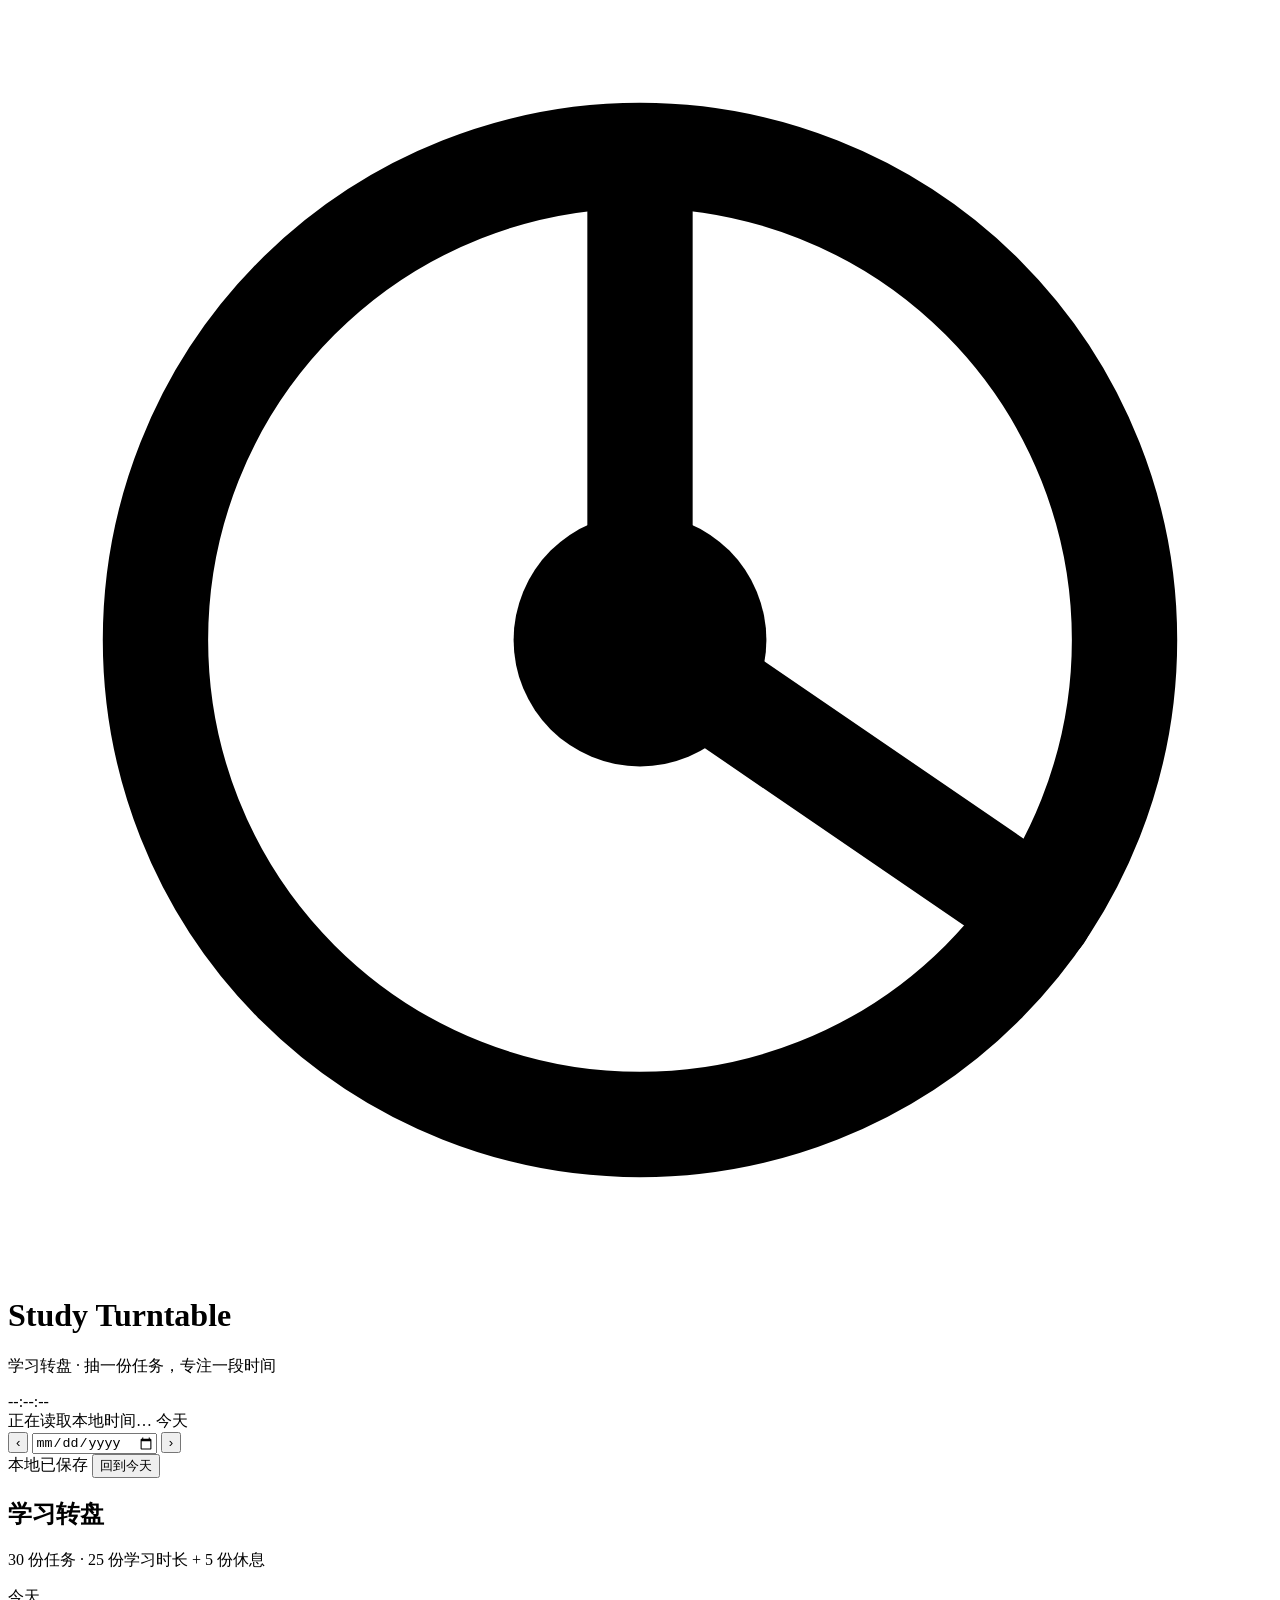
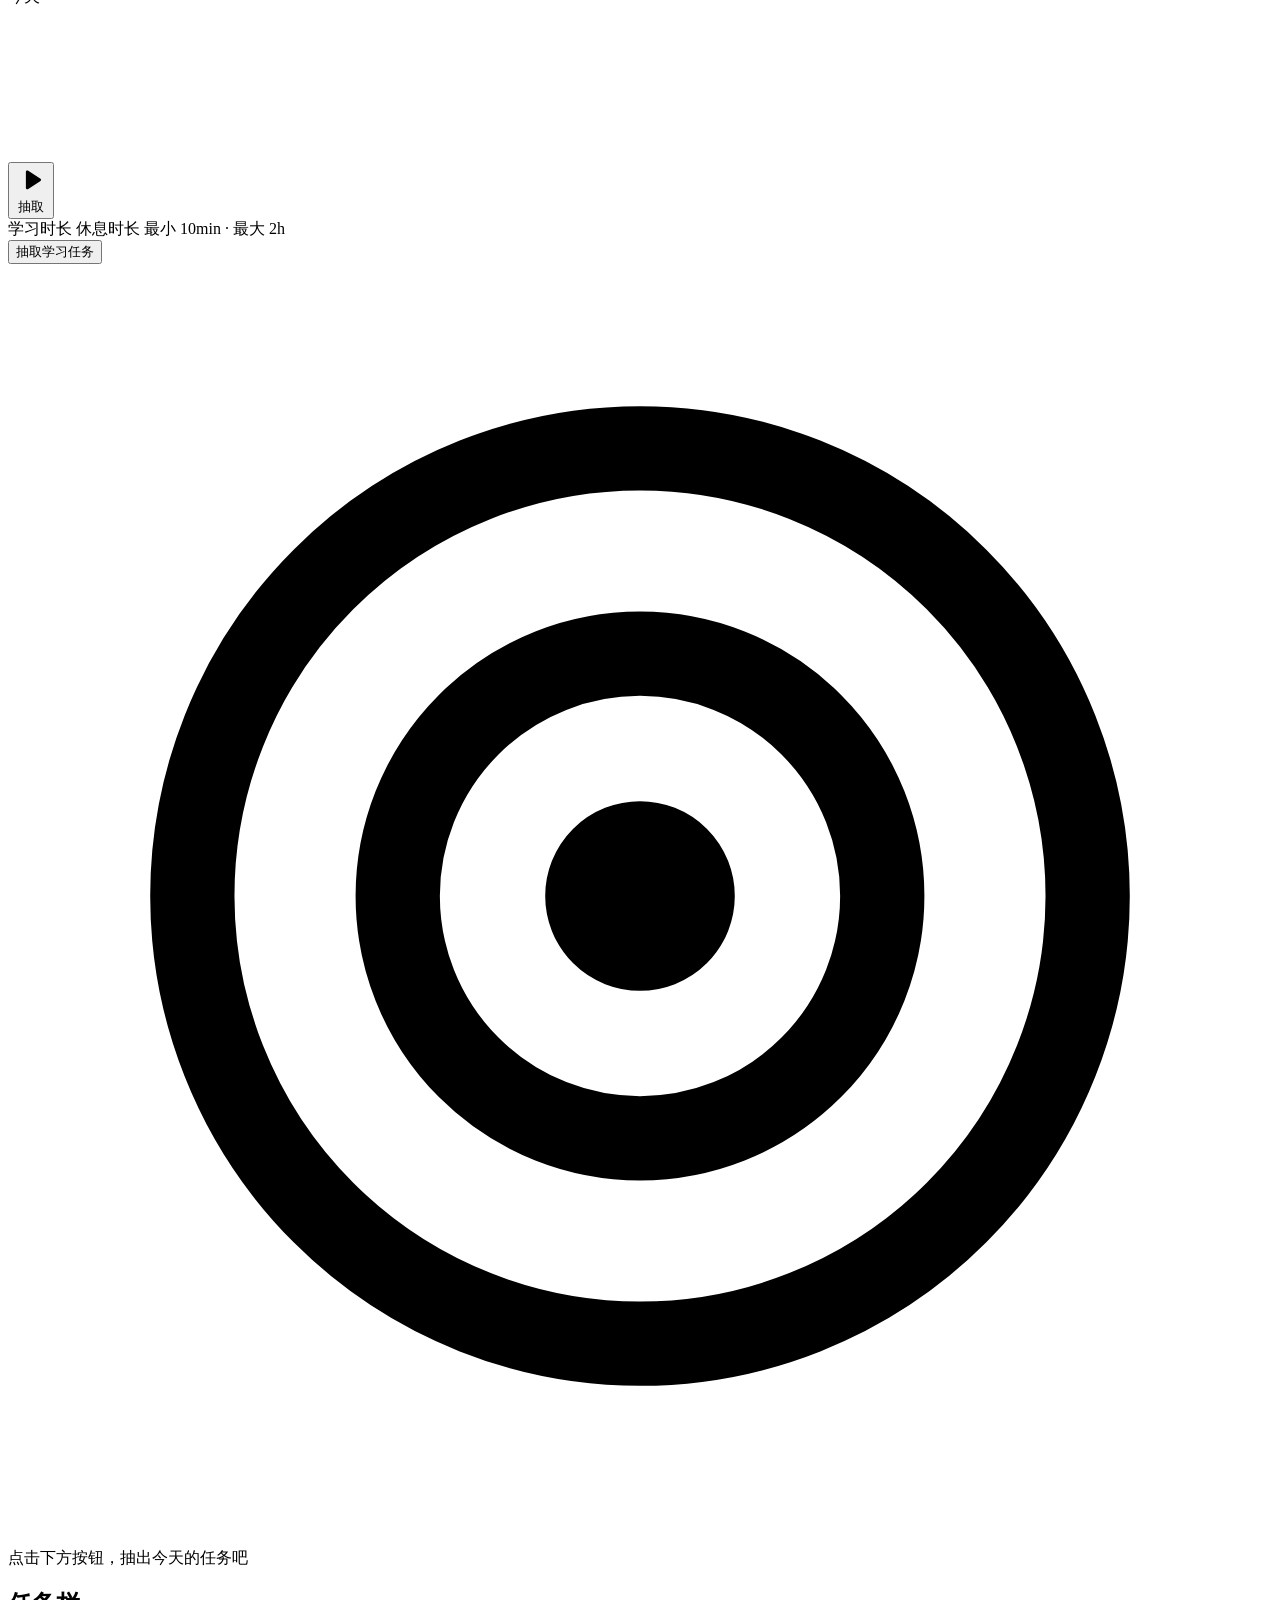
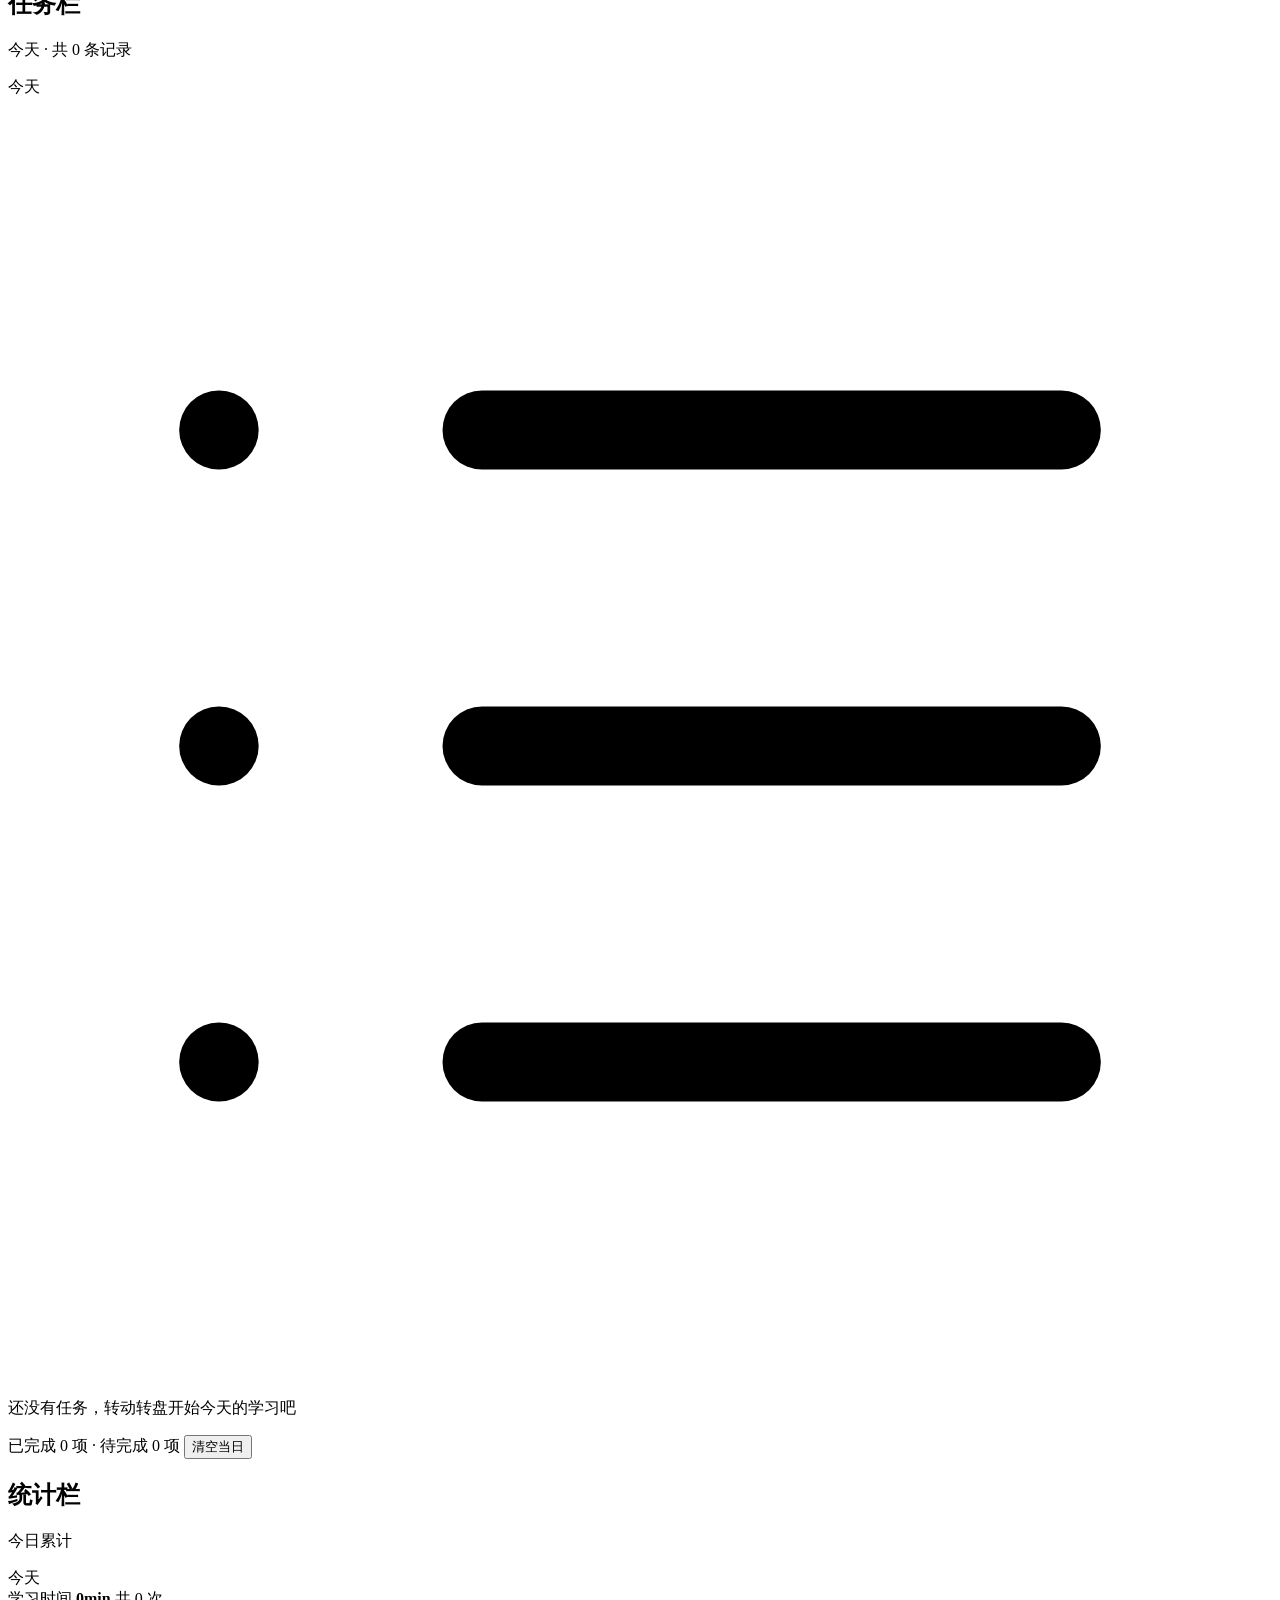
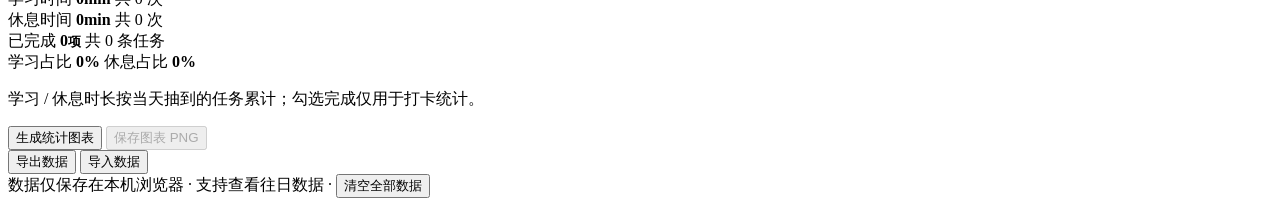
==== index.html @ 9d0e3b80 "Add files via upload" ====
<!DOCTYPE html>
<html lang="zh-CN">
<head>
  <meta charset="UTF-8">
  <meta name="viewport" content="width=device-width, initial-scale=1.0">
  <meta name="description" content="Study Turntable 学习转盘：抽取学习 / 休息任务，记录每日专注时长，支持查看往日数据与统计图表。">
  <meta name="theme-color" content="#2563eb">
  <title>Study Turntable · 学习转盘</title>
  <link rel="icon" href="data:image/svg+xml,%3Csvg xmlns='http://www.w3.org/2000/svg' viewBox='0 0 64 64'%3E%3Ccircle cx='32' cy='32' r='30' fill='%232563eb'/%3E%3Cpath d='M32 32 L32 6 A26 26 0 0 1 54 19 Z' fill='%2393c5fd'/%3E%3Ccircle cx='32' cy='32' r='7' fill='white'/%3E%3C/svg%3E">
  <link rel="stylesheet" href="css/styles.css">
</head>
<body>
  <div class="app">
    <header class="topbar">
      <div class="brand">
        <span class="brand-logo" aria-hidden="true">
          <svg viewBox="0 0 24 24" fill="none" stroke="currentColor" stroke-width="2" stroke-linecap="round" stroke-linejoin="round">
            <circle cx="12" cy="12" r="9.2"></circle>
            <path d="M12 12V3.2"></path>
            <path d="M12 12l7.6 5.2"></path>
            <circle cx="12" cy="12" r="2.4" fill="currentColor" stroke="none"></circle>
          </svg>
        </span>
        <div class="brand-text">
          <h1>Study Turntable</h1>
          <p>学习转盘 · 抽一份任务，专注一段时间</p>
        </div>
      </div>

      <div class="clock-block">
        <div class="clock" id="clock">--:--:--</div>
        <div class="clock-meta">
          <span id="clockDate">正在读取本地时间…</span>
          <span class="clock-dot" aria-hidden="true"></span>
          <span id="viewMeta">今天</span>
        </div>
      </div>

      <div class="date-block">
        <div class="date-row">
          <button class="icon-btn" id="prevDay" type="button" title="前一天" aria-label="查看前一天">‹</button>
          <input type="date" id="datePicker" aria-label="选择要查看的日期">
          <button class="icon-btn" id="nextDay" type="button" title="后一天" aria-label="查看后一天">›</button>
        </div>
        <div class="date-meta">
          <span class="storage-pill" id="storagePill" title="数据保存在本机浏览器">本地已保存</span>
          <button class="btn btn-ghost btn-sm" id="todayBtn" type="button">回到今天</button>
        </div>
      </div>
    </header>

    <main class="layout">
      <!-- 学习转盘 -->
      <section class="card wheel-card" aria-label="学习转盘">
        <div class="card-head">
          <div>
            <h2>学习转盘</h2>
            <p class="card-sub">30 份任务 · 25 份学习时长 + 5 份休息</p>
          </div>
          <span class="pill" id="wheelModePill">今天</span>
        </div>

        <div class="wheel-stage" id="wheelStage">
          <div class="wheel-canvas-wrap">
            <canvas id="wheelCanvas" role="img" aria-label="包含 30 个学习与休息时长的转盘"></canvas>
          </div>
          <div class="wheel-pointer" aria-hidden="true"></div>
          <button class="wheel-hub" id="hubSpin" type="button" aria-label="抽取任务">
            <svg viewBox="0 0 24 24" fill="currentColor" aria-hidden="true">
              <path d="M8 5.4v13.2c0 .8.9 1.3 1.6.9l10.2-6.6c.6-.4.6-1.4 0-1.8L9.6 4.5C8.9 4.1 8 4.6 8 5.4z"></path>
            </svg>
            <span>抽取</span>
          </button>
        </div>

        <div class="wheel-legend">
          <span class="legend-item"><i class="legend-dot legend-dot--study"></i>学习时长</span>
          <span class="legend-item"><i class="legend-dot legend-dot--rest"></i>休息时长</span>
          <span class="legend-note">最小 10min · 最大 2h</span>
        </div>

        <button class="btn btn-primary btn-xl" id="spinBtn" type="button">抽取学习任务</button>

        <div class="result" id="resultCard" aria-live="polite">
          <div class="result-empty" id="resultEmpty">
            <svg viewBox="0 0 24 24" fill="none" stroke="currentColor" stroke-width="1.6" stroke-linecap="round" aria-hidden="true">
              <circle cx="12" cy="12" r="8.5"></circle>
              <circle cx="12" cy="12" r="4.6"></circle>
              <circle cx="12" cy="12" r="1" fill="currentColor"></circle>
            </svg>
            <p id="resultEmptyText">点击下方按钮，抽出今天的任务吧</p>
          </div>
          <div class="result-body" id="resultBody" hidden>
            <div class="result-main">
              <span class="result-type" id="resultType">学习任务</span>
              <strong class="result-time" id="resultTime">45min</strong>
              <span class="result-note" id="resultNote">已加入今日任务，完成后记得打卡</span>
            </div>
            <div class="result-actions">
              <button class="btn btn-ghost btn-sm" id="resultDone" type="button">标记完成</button>
              <button class="btn btn-primary btn-sm" id="resultAgain" type="button">再抽一次</button>
            </div>
          </div>
        </div>
      </section>

      <div class="side">
        <!-- 任务栏 -->
        <section class="card tasks-card" aria-label="任务栏">
          <div class="card-head">
            <div>
              <h2>任务栏</h2>
              <p class="card-sub" id="taskSub">今天 · 共 0 条记录</p>
            </div>
            <span class="pill pill--muted" id="taskViewPill">今天</span>
          </div>

          <ul class="task-list" id="taskList"></ul>
          <div class="empty-state" id="taskEmpty">
            <svg viewBox="0 0 24 24" fill="none" stroke="currentColor" stroke-width="1.5" stroke-linecap="round" stroke-linejoin="round" aria-hidden="true">
              <path d="M9 6h11"></path>
              <path d="M9 12h11"></path>
              <path d="M9 18h11"></path>
              <path d="M4 6h.01"></path>
              <path d="M4 12h.01"></path>
              <path d="M4 18h.01"></path>
            </svg>
            <p id="taskEmptyText">还没有任务，转动转盘开始今天的学习吧</p>
          </div>

          <div class="card-foot">
            <span class="foot-hint" id="taskFootHint">已完成 0 项 · 待完成 0 项</span>
            <button class="btn btn-danger-ghost btn-sm" id="clearDayBtn" type="button">清空当日</button>
          </div>
        </section>

        <!-- 统计栏 -->
        <section class="card stats-card" aria-label="统计栏">
          <div class="card-head">
            <div>
              <h2>统计栏</h2>
              <p class="card-sub" id="statsSub">今日累计</p>
            </div>
            <span class="pill" id="statsPill">今天</span>
          </div>

          <div class="stat-grid">
            <div class="stat stat--study">
              <span class="stat-label">学习时间</span>
              <strong class="stat-value" id="statStudy">0min</strong>
              <span class="stat-sub" id="statStudySub">共 0 次</span>
            </div>
            <div class="stat stat--rest">
              <span class="stat-label">休息时间</span>
              <strong class="stat-value" id="statRest">0min</strong>
              <span class="stat-sub" id="statRestSub">共 0 次</span>
            </div>
            <div class="stat stat--task">
              <span class="stat-label">已完成</span>
              <strong class="stat-value" id="statDone">0<small>项</small></strong>
              <span class="stat-sub" id="statDoneSub">共 0 条任务</span>
            </div>
          </div>

          <div class="ratio">
            <div class="ratio-labels">
              <span>学习占比 <b id="ratioStudy">0%</b></span>
              <span>休息占比 <b id="ratioRest">0%</b></span>
            </div>
            <div class="ratio-bar">
              <span class="ratio-study" id="ratioStudyBar"></span>
              <span class="ratio-rest" id="ratioRestBar"></span>
            </div>
          </div>

          <p class="stats-note">学习 / 休息时长按当天抽到的任务累计；勾选完成仅用于打卡统计。</p>

          <div class="stats-actions">
            <button class="btn btn-primary-ghost" id="chartBtn" type="button">生成统计图表</button>
            <button class="btn btn-ghost" id="saveChartBtn" type="button" disabled>保存图表 PNG</button>
          </div>

          <div class="chart-area" id="chartArea" hidden>
            <div class="chart-block chart-block--donut">
              <h3>学习 / 休息占比</h3>
              <canvas id="donutChart" class="donut-chart" role="img" aria-label="学习与休息时长占比环形图"></canvas>
              <div class="chart-legend">
                <span><i class="legend-dot legend-dot--study"></i><span id="donutLegendStudy">学习 0min</span></span>
                <span><i class="legend-dot legend-dot--rest"></i><span id="donutLegendRest">休息 0min</span></span>
              </div>
            </div>
            <div class="chart-block chart-block--bars">
              <h3>每次任务时长</h3>
              <canvas id="barChart" class="bar-chart" role="img" aria-label="每次任务时长柱状图"></canvas>
              <p class="chart-hint">按抽取顺序排列，虚线为平均时长</p>
            </div>
          </div>

          <div class="data-actions">
            <button class="btn btn-ghost btn-sm" id="exportBtn" type="button">导出数据</button>
            <button class="btn btn-ghost btn-sm" id="importBtn" type="button">导入数据</button>
            <input type="file" id="importFile" accept=".json,application/json" hidden>
          </div>
        </section>
      </div>
    </main>

    <footer class="app-foot">
      <span id="footerNote">数据仅保存在本机浏览器 · 支持查看往日数据</span>
      <span class="foot-sep" aria-hidden="true">·</span>
      <button class="link-btn" id="resetAllBtn" type="button">清空全部数据</button>
    </footer>
  </div>

  <div class="toast" id="toast" role="status" aria-live="polite"></div>

  <script src="js/core.js"></script>
  <script src="js/wheel.js"></script>
  <script src="js/charts.js"></script>
  <script src="js/app.js"></script>
</body>
</html>
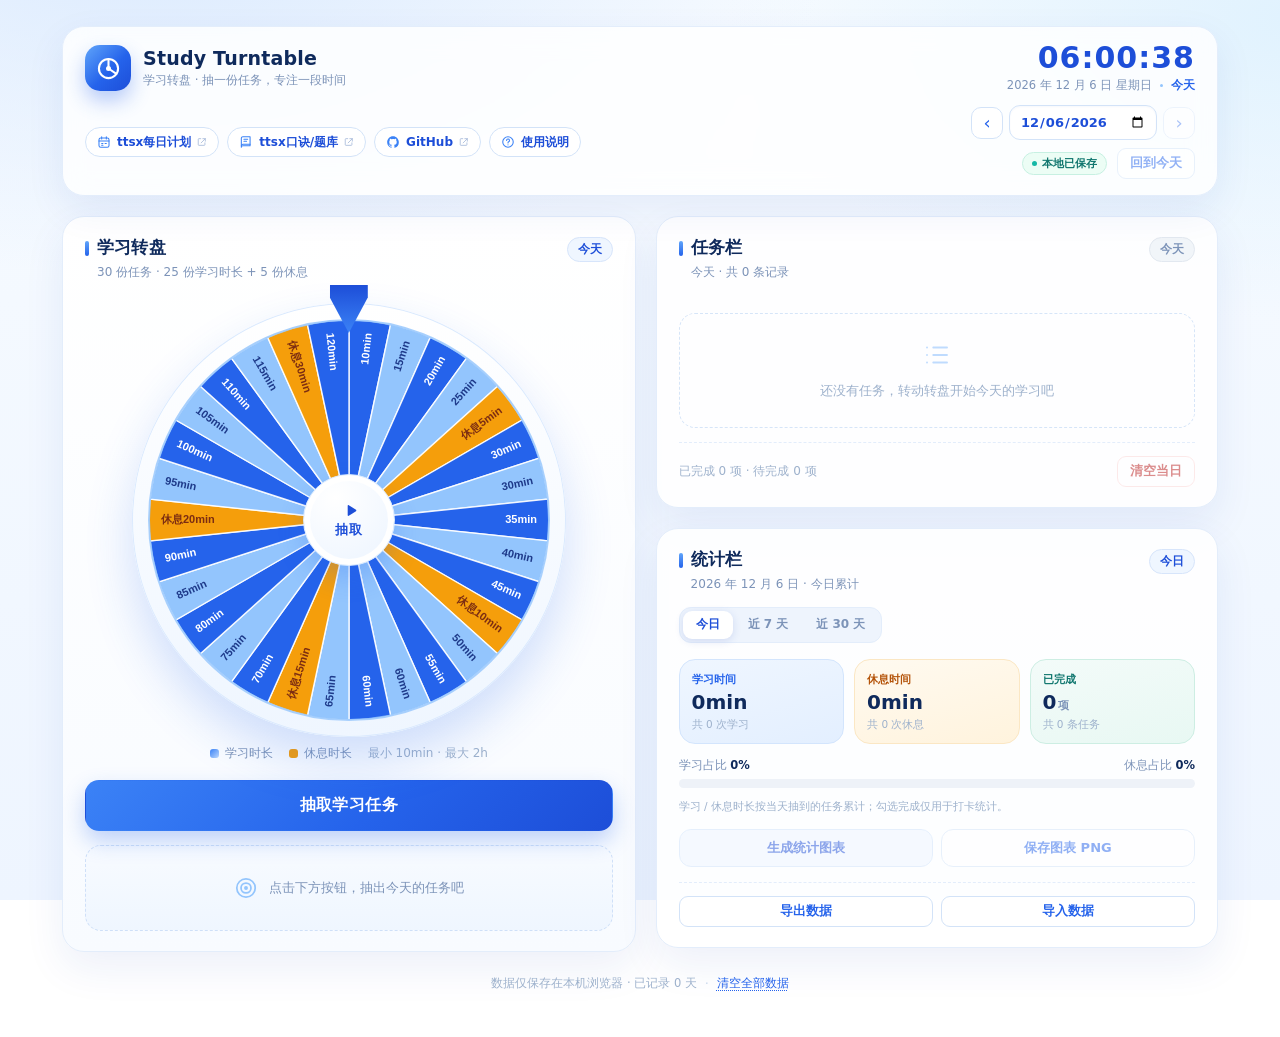
==== commit b2eb9bc9: "版本2.0更新" ====
--- a/index.html
+++ b/index.html
@@ -27,6 +27,72 @@
         </div>
       </div>
 
+      <nav class="topbar-links" aria-label="常用链接">
+        <a
+          class="top-link"
+          href="https://toashore.cn/public/apps/calendar/online/index.html?qq_aio_chat_type=2"
+          target="_blank"
+          rel="noopener noreferrer"
+          title="打开 ttsx 每日计划"
+        >
+          <svg viewBox="0 0 24 24" fill="none" stroke="currentColor" stroke-width="1.8" stroke-linecap="round" stroke-linejoin="round" aria-hidden="true">
+            <rect x="3.4" y="5" width="17.2" height="16" rx="3"></rect>
+            <path d="M8 3.2v3.6M16 3.2v3.6M3.4 10.4h17.2"></path>
+            <path d="M8 14.4h2.2M13.8 14.4h2.2M8 17.6h2.2"></path>
+          </svg>
+          <span>ttsx每日计划</span>
+          <svg class="top-link-arrow" viewBox="0 0 24 24" fill="none" stroke="currentColor" stroke-width="2" stroke-linecap="round" stroke-linejoin="round" aria-hidden="true">
+            <path d="M14 4h6v6"></path>
+            <path d="M20 4 10 14"></path>
+            <path d="M19 14v4.5A1.5 1.5 0 0 1 17.5 20h-13A1.5 1.5 0 0 1 3 18.5v-13A1.5 1.5 0 0 1 4.5 4H9"></path>
+          </svg>
+        </a>
+        <a
+          class="top-link"
+          href="https://rray1228.github.io/neike-306-tiku/?view=mnemonics"
+          target="_blank"
+          rel="noopener noreferrer"
+          title="打开 ttsx 口诀 / 题库"
+        >
+          <svg viewBox="0 0 24 24" fill="none" stroke="currentColor" stroke-width="1.8" stroke-linecap="round" stroke-linejoin="round" aria-hidden="true">
+            <path d="M4 5.6A2.6 2.6 0 0 1 6.6 3H19v15.4H6.6A2.6 2.6 0 0 0 4 21z"></path>
+            <path d="M4 18.4A2.6 2.6 0 0 1 6.6 16H19"></path>
+            <path d="M8.4 7.2h6.4M8.4 10.6h4.6"></path>
+          </svg>
+          <span>ttsx口诀/题库</span>
+          <svg class="top-link-arrow" viewBox="0 0 24 24" fill="none" stroke="currentColor" stroke-width="2" stroke-linecap="round" stroke-linejoin="round" aria-hidden="true">
+            <path d="M14 4h6v6"></path>
+            <path d="M20 4 10 14"></path>
+            <path d="M19 14v4.5A1.5 1.5 0 0 1 17.5 20h-13A1.5 1.5 0 0 1 3 18.5v-13A1.5 1.5 0 0 1 4.5 4H9"></path>
+          </svg>
+        </a>
+        <a
+          class="top-link"
+          href="https://github.com/LuLu3103/Study-Turntable"
+          target="_blank"
+          rel="noopener noreferrer"
+          title="打开 GitHub 项目仓库"
+        >
+          <svg viewBox="0 0 24 24" fill="currentColor" aria-hidden="true">
+            <path d="M12 2C6.48 2 2 6.58 2 12.26c0 4.54 2.87 8.39 6.84 9.75.5.1.68-.22.68-.49 0-.24-.01-.87-.01-1.71-2.78.62-3.37-1.37-3.37-1.37-.45-1.18-1.11-1.5-1.11-1.5-.91-.64.07-.62.07-.62 1 .07 1.53 1.06 1.53 1.06.89 1.56 2.34 1.11 2.91.85.09-.66.35-1.11.63-1.37-2.22-.26-4.56-1.14-4.56-5.06 0-1.12.39-2.03 1.03-2.75-.1-.26-.45-1.3.1-2.71 0 0 .84-.28 2.75 1.05a9.4 9.4 0 0 1 2.5-.34c.85 0 1.71.12 2.5.34 1.91-1.33 2.75-1.05 2.75-1.05.55 1.41.2 2.45.1 2.71.64.72 1.03 1.63 1.03 2.75 0 3.93-2.34 4.8-4.57 5.05.36.32.68.94.68 1.9 0 1.37-.01 2.48-.01 2.82 0 .27.18.6.69.49A10.3 10.3 0 0 0 22 12.26C22 6.58 17.52 2 12 2z"></path>
+          </svg>
+          <span>GitHub</span>
+          <svg class="top-link-arrow" viewBox="0 0 24 24" fill="none" stroke="currentColor" stroke-width="2" stroke-linecap="round" stroke-linejoin="round" aria-hidden="true">
+            <path d="M14 4h6v6"></path>
+            <path d="M20 4 10 14"></path>
+            <path d="M19 14v4.5A1.5 1.5 0 0 1 17.5 20h-13A1.5 1.5 0 0 1 3 18.5v-13A1.5 1.5 0 0 1 4.5 4H9"></path>
+          </svg>
+        </a>
+        <button class="top-link top-link--button" id="helpBtn" type="button" title="查看使用说明" aria-haspopup="dialog">
+          <svg viewBox="0 0 24 24" fill="none" stroke="currentColor" stroke-width="1.8" stroke-linecap="round" stroke-linejoin="round" aria-hidden="true">
+            <circle cx="12" cy="12" r="9"></circle>
+            <path d="M9.6 9.3a2.5 2.5 0 1 1 3.5 2.3c-.7.35-1.1.8-1.1 1.65v.35"></path>
+            <path d="M12 16.9h.01"></path>
+          </svg>
+          <span>使用说明</span>
+        </button>
+      </nav>
+
       <div class="clock-block">
         <div class="clock" id="clock">--:--:--</div>
         <div class="clock-meta">
@@ -95,6 +161,9 @@
               <span class="result-type" id="resultType">学习任务</span>
               <strong class="result-time" id="resultTime">45min</strong>
               <span class="result-note" id="resultNote">已加入今日任务，完成后记得打卡</span>
+              <div class="result-progress" id="resultProgress" hidden>
+                <span id="resultProgressBar"></span>
+              </div>
             </div>
             <div class="result-actions">
               <button class="btn btn-ghost btn-sm" id="resultDone" type="button">标记完成</button>
@@ -144,6 +213,12 @@
             <span class="pill" id="statsPill">今天</span>
           </div>
 
+          <div class="range-tabs" role="tablist" aria-label="统计时间范围">
+            <button class="range-tab is-active" type="button" role="tab" aria-selected="true" data-range="today" id="rangeToday">今日</button>
+            <button class="range-tab" type="button" role="tab" aria-selected="false" data-range="week" id="rangeWeek">近 7 天</button>
+            <button class="range-tab" type="button" role="tab" aria-selected="false" data-range="month" id="rangeMonth">近 30 天</button>
+          </div>
+
           <div class="stat-grid">
             <div class="stat stat--study">
               <span class="stat-label">学习时间</span>
@@ -173,16 +248,16 @@
             </div>
           </div>
 
-          <p class="stats-note">学习 / 休息时长按当天抽到的任务累计；勾选完成仅用于打卡统计。</p>
+          <p class="stats-note" id="statsNote">学习 / 休息时长按当天抽到的任务累计；勾选完成仅用于打卡统计。</p>
 
           <div class="stats-actions">
-            <button class="btn btn-primary-ghost" id="chartBtn" type="button">生成统计图表</button>
+            <button class="btn btn-primary-ghost" id="chartBtn" type="button" aria-expanded="false">生成统计图表</button>
             <button class="btn btn-ghost" id="saveChartBtn" type="button" disabled>保存图表 PNG</button>
           </div>
 
           <div class="chart-area" id="chartArea" hidden>
             <div class="chart-block chart-block--donut">
-              <h3>学习 / 休息占比</h3>
+              <h3 id="donutChartTitle">学习 / 休息占比</h3>
               <canvas id="donutChart" class="donut-chart" role="img" aria-label="学习与休息时长占比环形图"></canvas>
               <div class="chart-legend">
                 <span><i class="legend-dot legend-dot--study"></i><span id="donutLegendStudy">学习 0min</span></span>
@@ -190,9 +265,9 @@
               </div>
             </div>
             <div class="chart-block chart-block--bars">
-              <h3>每次任务时长</h3>
+              <h3 id="barChartTitle">每次任务时长</h3>
               <canvas id="barChart" class="bar-chart" role="img" aria-label="每次任务时长柱状图"></canvas>
-              <p class="chart-hint">按抽取顺序排列，虚线为平均时长</p>
+              <p class="chart-hint" id="chartHint">按抽取顺序排列，虚线为平均时长</p>
             </div>
           </div>
 
@@ -212,6 +287,45 @@
     </footer>
   </div>
 
+  <div class="modal" id="helpModal" hidden>
+    <div class="modal-backdrop" id="helpBackdrop"></div>
+    <div class="modal-card" role="dialog" aria-modal="true" aria-labelledby="helpTitle">
+      <div class="modal-head">
+        <div>
+          <h2 id="helpTitle">使用说明</h2>
+          <p class="modal-sub">Study Turntable · 一分钟上手</p>
+        </div>
+        <button class="modal-close" id="helpClose" type="button" aria-label="关闭使用说明">×</button>
+      </div>
+      <ol class="help-list">
+        <li>
+          <b>抽取任务</b>
+          <span>点击「抽取学习任务」或转盘中心的「抽取」，转盘停止后抽到的时长会自动记入任务栏。</span>
+        </li>
+        <li>
+          <b>计时规则</b>
+          <span>抽到学习任务，必须等倒计时结束才能再抽；抽到休息任务，可以随时点「跳过休息」抽下一轮。</span>
+        </li>
+        <li>
+          <b>任务栏</b>
+          <span>可勾选完成、删除记录、清空当日；用顶栏日期选择器可查看往日数据（只读）。</span>
+        </li>
+        <li>
+          <b>统计栏</b>
+          <span>切换今日 / 近 7 天 / 近 30 天查看累计数据，生成图表后可保存为 PNG，也可以随手收起。</span>
+        </li>
+        <li>
+          <b>数据备份</b>
+          <span>记录只保存在本机浏览器；可在统计栏导出 / 导入 JSON 备份，清空数据前建议先导出。</span>
+        </li>
+      </ol>
+      <div class="modal-foot">
+        <span>完全离线可用 · 数据保存在本机浏览器</span>
+        <button class="btn btn-primary btn-sm" id="helpOk" type="button">知道了</button>
+      </div>
+    </div>
+  </div>
+
   <div class="toast" id="toast" role="status" aria-live="polite"></div>
 
   <script src="js/core.js"></script>
--- a/css/styles.css
+++ b/css/styles.css
@@ -0,0 +1,1727 @@
+/* ============================================================
+   Study Turntable — 蓝色简约风格
+   ============================================================ */
+
+:root {
+  --blue-50: #eff6ff;
+  --blue-100: #dbeafe;
+  --blue-200: #bfdbfe;
+  --blue-300: #93c5fd;
+  --blue-400: #60a5fa;
+  --blue-500: #3b82f6;
+  --blue-600: #2563eb;
+  --blue-700: #1d4ed8;
+  --blue-900: #0f2a5c;
+
+  --ink: #0f2a5c;
+  --ink-soft: #35507f;
+  --muted: #7c93b8;
+  --line: #e3edfb;
+  --line-strong: #d3e3f8;
+  --card: rgba(255, 255, 255, 0.9);
+  --shadow-card: 0 16px 40px rgba(30, 64, 175, 0.08);
+
+  --amber: #f59e0b;
+  --amber-soft: #fff8ec;
+  --amber-line: #fbe7c4;
+  --amber-ink: #b45309;
+
+  --radius-lg: 22px;
+  --radius-md: 16px;
+  --radius-sm: 11px;
+
+  --font: "Segoe UI Variable Display", "Segoe UI", system-ui, -apple-system,
+    "PingFang SC", "Hiragino Sans GB", "Microsoft YaHei", "Noto Sans SC", sans-serif;
+}
+
+* {
+  box-sizing: border-box;
+}
+
+[hidden] {
+  display: none !important;
+}
+
+html {
+  -webkit-text-size-adjust: 100%;
+}
+
+body {
+  margin: 0;
+  min-height: 100vh;
+  font-family: var(--font);
+  font-size: 14px;
+  color: var(--ink);
+  background:
+    radial-gradient(1100px 560px at 12% -8%, #dbeafe 0%, rgba(219, 234, 254, 0) 62%),
+    radial-gradient(1000px 520px at 102% 2%, #e0f2fe 0%, rgba(224, 242, 254, 0) 58%),
+    linear-gradient(180deg, #f7fbff 0%, #eef5ff 100%);
+  background-attachment: fixed;
+}
+
+button,
+input {
+  font-family: inherit;
+}
+
+button {
+  cursor: pointer;
+}
+
+:focus-visible {
+  outline: 2px solid var(--blue-400);
+  outline-offset: 2px;
+}
+
+.app {
+  max-width: 1200px;
+  margin: 0 auto;
+  padding: 26px 22px 46px;
+}
+
+/* ---------------- 顶栏 ---------------- */
+
+.topbar {
+  display: grid;
+  grid-template-columns: minmax(0, 1fr) auto;
+  grid-template-areas:
+    "brand clock"
+    "links date";
+  align-items: center;
+  gap: 12px 24px;
+  padding: 16px 22px;
+  background: rgba(255, 255, 255, 0.82);
+  border: 1px solid var(--line);
+  border-radius: var(--radius-lg);
+  box-shadow: 0 14px 38px rgba(30, 64, 175, 0.08);
+  backdrop-filter: blur(14px);
+  -webkit-backdrop-filter: blur(14px);
+}
+
+.brand {
+  grid-area: brand;
+  display: flex;
+  align-items: center;
+  gap: 12px;
+  min-width: 0;
+  flex: 1 1 230px;
+}
+
+.brand-logo {
+  flex: 0 0 auto;
+  width: 46px;
+  height: 46px;
+  display: grid;
+  place-items: center;
+  color: #fff;
+  border-radius: 15px;
+  background: linear-gradient(135deg, #60a5fa, var(--blue-600) 55%, var(--blue-700));
+  box-shadow: 0 10px 20px rgba(37, 99, 235, 0.32);
+}
+
+.brand-logo svg {
+  width: 25px;
+  height: 25px;
+}
+
+.brand-text h1 {
+  margin: 0;
+  font-size: 19px;
+  font-weight: 700;
+  letter-spacing: 0.2px;
+  color: var(--blue-900);
+  line-height: 1.2;
+}
+
+.brand-text p {
+  margin: 3px 0 0;
+  font-size: 12px;
+  color: var(--muted);
+  white-space: nowrap;
+  overflow: hidden;
+  text-overflow: ellipsis;
+}
+
+/* 顶栏快捷链接 */
+.topbar-links {
+  grid-area: links;
+  display: flex;
+  align-items: center;
+  flex-wrap: wrap;
+  gap: 8px;
+}
+
+.top-link {
+  display: inline-flex;
+  align-items: center;
+  gap: 6px;
+  padding: 7px 11px;
+  border: 1px solid var(--line-strong);
+  border-radius: 999px;
+  background: #fff;
+  color: var(--blue-700);
+  font-family: inherit;
+  font-size: 12px;
+  font-weight: 600;
+  line-height: 1;
+  text-decoration: none;
+  white-space: nowrap;
+  transition: background 0.15s ease, border-color 0.15s ease, transform 0.15s ease,
+    box-shadow 0.15s ease;
+}
+
+.top-link > svg {
+  flex: 0 0 auto;
+  width: 14px;
+  height: 14px;
+  color: var(--blue-500);
+}
+
+.top-link .top-link-arrow {
+  width: 10px;
+  height: 10px;
+  color: #a7bada;
+}
+
+.top-link:hover {
+  background: var(--blue-50);
+  border-color: var(--blue-300);
+  transform: translateY(-1px);
+  box-shadow: 0 8px 18px rgba(37, 99, 235, 0.14);
+}
+
+.top-link:active {
+  transform: translateY(0);
+}
+
+.top-link--button {
+  cursor: pointer;
+}
+
+.clock-block {
+  grid-area: clock;
+  justify-self: end;
+  text-align: right;
+}
+
+.clock {
+  font-size: 30px;
+  font-weight: 700;
+  line-height: 1;
+  letter-spacing: 1px;
+  color: var(--blue-700);
+  font-variant-numeric: tabular-nums;
+}
+
+.clock-meta {
+  display: flex;
+  justify-content: flex-end;
+  align-items: center;
+  gap: 8px;
+  margin-top: 5px;
+  font-size: 11.5px;
+  color: var(--muted);
+}
+
+#viewMeta {
+  color: var(--blue-600);
+  font-weight: 600;
+}
+
+#viewMeta.is-history {
+  color: var(--amber-ink);
+}
+
+.clock-dot {
+  width: 3px;
+  height: 3px;
+  border-radius: 50%;
+  background: var(--blue-300);
+}
+
+.date-block {
+  grid-area: date;
+  display: flex;
+  flex-direction: column;
+  align-items: flex-end;
+  gap: 8px;
+}
+
+.date-row {
+  display: flex;
+  align-items: center;
+  gap: 6px;
+}
+
+.date-meta {
+  display: flex;
+  align-items: center;
+  gap: 10px;
+}
+
+input[type="date"] {
+  width: 148px;
+  padding: 8px 10px;
+  border: 1px solid var(--line-strong);
+  border-radius: var(--radius-sm);
+  background: #fff;
+  color: var(--blue-700);
+  font-size: 13px;
+  font-weight: 600;
+  font-variant-numeric: tabular-nums;
+  box-shadow: inset 0 1px 2px rgba(30, 64, 175, 0.04);
+}
+
+input[type="date"]:hover {
+  border-color: var(--blue-300);
+}
+
+input[type="date"]:focus {
+  border-color: var(--blue-400);
+  outline: none;
+  box-shadow: 0 0 0 3px rgba(96, 165, 250, 0.18);
+}
+
+.icon-btn {
+  width: 32px;
+  height: 32px;
+  display: grid;
+  place-items: center;
+  padding: 0;
+  font-size: 18px;
+  line-height: 1;
+  color: var(--blue-600);
+  background: #fff;
+  border: 1px solid var(--line-strong);
+  border-radius: 10px;
+  transition: background 0.15s ease, border-color 0.15s ease, transform 0.15s ease;
+}
+
+.icon-btn:hover:not(:disabled) {
+  background: var(--blue-50);
+  border-color: var(--blue-300);
+  transform: translateY(-1px);
+}
+
+.icon-btn:disabled {
+  opacity: 0.38;
+  cursor: not-allowed;
+}
+
+.storage-pill {
+  display: inline-flex;
+  align-items: center;
+  gap: 5px;
+  font-size: 11px;
+  font-weight: 600;
+  color: #0f766e;
+  background: #ecfdf5;
+  border: 1px solid #c7f0e2;
+  border-radius: 999px;
+  padding: 3px 9px;
+  white-space: nowrap;
+}
+
+.storage-pill::before {
+  content: "";
+  width: 5px;
+  height: 5px;
+  border-radius: 50%;
+  background: #14b8a6;
+}
+
+.storage-pill.is-error {
+  color: var(--amber-ink);
+  background: var(--amber-soft);
+  border-color: var(--amber-line);
+}
+
+.storage-pill.is-error::before {
+  background: var(--amber);
+}
+
+/* ---------------- 通用按钮 ---------------- */
+
+.btn {
+  display: inline-flex;
+  align-items: center;
+  justify-content: center;
+  gap: 8px;
+  padding: 10px 18px;
+  border-radius: 12px;
+  border: 1px solid transparent;
+  font-size: 14px;
+  font-weight: 600;
+  color: var(--blue-700);
+  background: #fff;
+  transition: transform 0.15s ease, box-shadow 0.15s ease, background 0.15s ease,
+    border-color 0.15s ease, opacity 0.15s ease;
+}
+
+.btn:hover:not(:disabled) {
+  transform: translateY(-1px);
+}
+
+.btn:active:not(:disabled) {
+  transform: translateY(0) scale(0.99);
+}
+
+.btn:disabled {
+  opacity: 0.5;
+  cursor: not-allowed;
+  transform: none;
+  box-shadow: none;
+}
+
+.btn-sm {
+  padding: 6px 12px;
+  font-size: 12.5px;
+  border-radius: 9px;
+}
+
+.btn-primary {
+  color: #fff;
+  background: linear-gradient(135deg, var(--blue-500), var(--blue-600) 55%, var(--blue-700));
+  box-shadow: 0 10px 22px rgba(37, 99, 235, 0.28);
+}
+
+.btn-primary:hover:not(:disabled) {
+  box-shadow: 0 14px 26px rgba(37, 99, 235, 0.34);
+}
+
+.btn-primary.is-loading {
+  pointer-events: none;
+  opacity: 0.85;
+}
+
+.btn-primary.is-cooling:disabled {
+  opacity: 1;
+  color: var(--blue-700);
+  background: linear-gradient(135deg, #eef6ff, #dbeafe);
+  border-color: #cfe2fb;
+  box-shadow: none;
+  font-variant-numeric: tabular-nums;
+}
+
+.btn-primary.is-loading::before {
+  content: "";
+  width: 13px;
+  height: 13px;
+  border-radius: 50%;
+  border: 2px solid rgba(255, 255, 255, 0.45);
+  border-top-color: #fff;
+  animation: spin 0.8s linear infinite;
+}
+
+.btn-ghost {
+  background: #fff;
+  border-color: var(--line-strong);
+  color: var(--blue-600);
+}
+
+.btn-ghost:hover:not(:disabled) {
+  background: var(--blue-50);
+  border-color: var(--blue-300);
+}
+
+.btn-primary-ghost {
+  background: var(--blue-50);
+  border-color: #cfe2fb;
+  color: var(--blue-700);
+}
+
+.btn-primary-ghost:hover:not(:disabled) {
+  background: #e4efff;
+  border-color: var(--blue-300);
+}
+
+.btn-danger-ghost {
+  background: #fff;
+  border-color: #fbd5d5;
+  color: #b91c1c;
+}
+
+.btn-danger-ghost:hover:not(:disabled) {
+  background: #fef2f2;
+  border-color: #fca5a5;
+}
+
+.btn-xl {
+  width: 100%;
+  margin-top: 16px;
+  padding: 14px 20px;
+  font-size: 15.5px;
+  border-radius: 14px;
+  letter-spacing: 0.4px;
+}
+
+.link-btn {
+  background: none;
+  border: none;
+  padding: 0;
+  font-size: inherit;
+  color: var(--blue-600);
+  text-decoration: underline dotted;
+  text-underline-offset: 3px;
+}
+
+.link-btn:hover {
+  color: var(--blue-700);
+}
+
+/* ---------------- 布局与卡片 ---------------- */
+
+.layout {
+  display: grid;
+  grid-template-columns: minmax(0, 1.02fr) minmax(0, 1fr);
+  gap: 20px;
+  margin-top: 20px;
+  align-items: start;
+}
+
+.side {
+  display: grid;
+  gap: 20px;
+  min-width: 0;
+}
+
+.card {
+  background: var(--card);
+  border: 1px solid var(--line);
+  border-radius: var(--radius-lg);
+  box-shadow: var(--shadow-card);
+  padding: 20px 22px;
+  min-width: 0;
+}
+
+.wheel-card {
+  background: linear-gradient(180deg, #ffffff 0%, #f8fbff 100%);
+}
+
+.card-head {
+  display: flex;
+  align-items: flex-start;
+  justify-content: space-between;
+  gap: 12px;
+}
+
+.card-head h2 {
+  margin: 0;
+  display: flex;
+  align-items: center;
+  gap: 8px;
+  font-size: 16.5px;
+  font-weight: 700;
+  letter-spacing: 0.2px;
+  color: var(--blue-900);
+}
+
+.card-head h2::before {
+  content: "";
+  width: 4px;
+  height: 15px;
+  border-radius: 2px;
+  background: linear-gradient(180deg, var(--blue-400), var(--blue-600));
+}
+
+.card-sub {
+  margin: 5px 0 0 12px;
+  font-size: 12px;
+  color: var(--muted);
+}
+
+.pill {
+  flex: 0 0 auto;
+  display: inline-flex;
+  align-items: center;
+  padding: 4px 10px;
+  font-size: 11.5px;
+  font-weight: 600;
+  color: var(--blue-700);
+  background: var(--blue-50);
+  border: 1px solid #d7e5fb;
+  border-radius: 999px;
+  white-space: nowrap;
+}
+
+.pill--muted {
+  color: var(--muted);
+  background: #f1f5f9;
+  border-color: #e2e8f0;
+}
+
+.pill--history {
+  color: var(--amber-ink);
+  background: var(--amber-soft);
+  border-color: var(--amber-line);
+}
+
+.pill--cooling {
+  color: var(--blue-700);
+  background: #e8f1ff;
+  border-color: #c9dffb;
+}
+
+.pill--cooling::before {
+  content: "";
+  width: 5px;
+  height: 5px;
+  margin-right: 5px;
+  border-radius: 50%;
+  background: var(--blue-500);
+  animation: pulse 1.6s ease-in-out infinite;
+}
+
+.pill--rest {
+  color: var(--amber-ink);
+  background: var(--amber-soft);
+  border-color: var(--amber-line);
+}
+
+.pill--rest::before {
+  content: "";
+  width: 5px;
+  height: 5px;
+  margin-right: 5px;
+  border-radius: 50%;
+  background: var(--amber);
+  animation: pulse 1.6s ease-in-out infinite;
+}
+
+/* ---------------- 统计范围切换 ---------------- */
+
+.range-tabs {
+  display: inline-flex;
+  gap: 2px;
+  margin-top: 14px;
+  padding: 3px;
+  border: 1px solid var(--line);
+  border-radius: 12px;
+  background: #eef4fd;
+}
+
+.range-tab {
+  padding: 6px 13px;
+  border: none;
+  border-radius: 9px;
+  background: transparent;
+  color: var(--muted);
+  font-size: 12px;
+  font-weight: 600;
+  line-height: 1.3;
+  white-space: nowrap;
+  transition: background 0.15s ease, color 0.15s ease, box-shadow 0.15s ease;
+}
+
+.range-tab:hover {
+  color: var(--blue-600);
+}
+
+.range-tab.is-active {
+  background: #fff;
+  color: var(--blue-700);
+  box-shadow: 0 2px 8px rgba(30, 64, 175, 0.14);
+}
+
+/* ---------------- 转盘 ---------------- */
+
+.wheel-stage {
+  position: relative;
+  width: min(100%, 430px);
+  aspect-ratio: 1 / 1;
+  margin: 24px auto 10px;
+}
+
+.wheel-stage::before {
+  content: "";
+  position: absolute;
+  inset: -2px;
+  border-radius: 50%;
+  background: linear-gradient(180deg, #ffffff, #eff6ff);
+  box-shadow: 0 24px 48px rgba(37, 99, 235, 0.2), inset 0 0 0 1px var(--blue-100);
+  z-index: 0;
+}
+
+.wheel-canvas-wrap {
+  position: absolute;
+  inset: 12px;
+  z-index: 1;
+  border-radius: 50%;
+}
+
+.wheel-canvas-wrap canvas {
+  display: block;
+  width: 100%;
+  height: 100%;
+  border-radius: 50%;
+  transform-origin: 50% 50%;
+  will-change: transform;
+  -webkit-backface-visibility: hidden;
+  backface-visibility: hidden;
+}
+
+.wheel-pointer {
+  position: absolute;
+  top: -20px;
+  left: 50%;
+  width: 38px;
+  height: 48px;
+  margin-left: -19px;
+  z-index: 5;
+  background: linear-gradient(180deg, var(--blue-700), var(--blue-500));
+  clip-path: polygon(50% 100%, 0 26%, 0 0, 100% 0, 100% 26%);
+  filter: drop-shadow(0 8px 12px rgba(29, 78, 216, 0.35));
+  transform-origin: 50% 10%;
+}
+
+.wheel-stage.is-spinning .wheel-pointer {
+  animation: pointer-nudge 0.24s ease-in-out infinite alternate;
+}
+
+.wheel-hub {
+  position: absolute;
+  top: 50%;
+  left: 50%;
+  transform: translate(-50%, -50%);
+  width: 92px;
+  height: 92px;
+  border-radius: 50%;
+  border: 1px solid var(--blue-100);
+  background: radial-gradient(circle at 35% 25%, #ffffff, #f1f7ff 70%);
+  box-shadow: 0 12px 26px rgba(37, 99, 235, 0.24), inset 0 0 0 6px #ffffff;
+  z-index: 4;
+  display: flex;
+  flex-direction: column;
+  align-items: center;
+  justify-content: center;
+  gap: 2px;
+  color: var(--blue-700);
+  font-size: 13px;
+  font-weight: 700;
+  letter-spacing: 1px;
+  transition: transform 0.18s ease, box-shadow 0.18s ease, opacity 0.18s ease;
+}
+
+.wheel-hub svg {
+  width: 17px;
+  height: 17px;
+  margin-left: 3px;
+}
+
+.wheel-hub:hover:not(:disabled) {
+  transform: translate(-50%, -50%) scale(1.05);
+  box-shadow: 0 16px 30px rgba(37, 99, 235, 0.3), inset 0 0 0 6px #ffffff;
+}
+
+.wheel-hub:active:not(:disabled) {
+  transform: translate(-50%, -50%) scale(0.97);
+}
+
+.wheel-hub:disabled {
+  opacity: 1;
+  cursor: not-allowed;
+  color: #9db1cc;
+  border-color: var(--line);
+  background: radial-gradient(circle at 35% 25%, #ffffff, #f4f8ff 70%);
+  box-shadow: 0 8px 18px rgba(37, 99, 235, 0.12), inset 0 0 0 6px #ffffff;
+}
+
+.wheel-legend {
+  display: flex;
+  align-items: center;
+  justify-content: center;
+  flex-wrap: wrap;
+  gap: 8px 16px;
+  margin: 4px 0 2px;
+  font-size: 12px;
+  color: var(--muted);
+}
+
+.legend-item {
+  display: inline-flex;
+  align-items: center;
+  gap: 6px;
+}
+
+.legend-dot {
+  width: 9px;
+  height: 9px;
+  border-radius: 3px;
+  display: inline-block;
+  flex: 0 0 auto;
+}
+
+.legend-dot--study {
+  background: linear-gradient(135deg, var(--blue-500), var(--blue-200));
+}
+
+.legend-dot--rest {
+  background: var(--amber);
+}
+
+.legend-note {
+  color: #9db1cc;
+}
+
+/* ---------------- 抽签结果 ---------------- */
+
+.result {
+  margin-top: 14px;
+  padding: 14px 16px;
+  min-height: 86px;
+  display: flex;
+  align-items: center;
+  justify-content: center;
+  border: 1px dashed #cfe0f8;
+  border-radius: var(--radius-md);
+  background: linear-gradient(180deg, #f8fbff, #eff6ff);
+  transition: border-color 0.2s ease, background 0.2s ease;
+}
+
+.result.is-spinning {
+  border-color: var(--blue-300);
+}
+
+.result.is-cooling {
+  border-style: solid;
+  border-color: #cfe2fb;
+  background: linear-gradient(180deg, #ffffff, #f2f8ff);
+}
+
+.result-progress {
+  width: 100%;
+  height: 6px;
+  margin-top: 9px;
+  border-radius: 999px;
+  background: #e5eefc;
+  overflow: hidden;
+}
+
+.result-progress span {
+  display: block;
+  width: 0;
+  height: 100%;
+  border-radius: 999px;
+  background: linear-gradient(90deg, var(--blue-400), var(--blue-600));
+  transition: width 0.95s linear;
+}
+
+.result-empty {
+  display: flex;
+  align-items: center;
+  justify-content: center;
+  gap: 10px;
+  color: var(--muted);
+  font-size: 13px;
+  text-align: center;
+}
+
+.result-empty svg {
+  width: 26px;
+  height: 26px;
+  color: var(--blue-300);
+  flex: 0 0 auto;
+}
+
+.result.is-spinning .result-empty svg {
+  animation: spin 1.4s linear infinite;
+  color: var(--blue-500);
+}
+
+.result-empty p {
+  margin: 0;
+}
+
+.result-body {
+  width: 100%;
+  display: flex;
+  align-items: center;
+  justify-content: space-between;
+  gap: 14px;
+}
+
+.result-main {
+  display: flex;
+  flex-direction: column;
+  align-items: flex-start;
+  gap: 1px;
+  min-width: 0;
+  flex: 1 1 auto;
+  width: 100%;
+}
+
+.result-type {
+  font-size: 11px;
+  font-weight: 700;
+  letter-spacing: 1px;
+  color: var(--blue-600);
+  background: rgba(37, 99, 235, 0.09);
+  border-radius: 6px;
+  padding: 2px 7px;
+}
+
+.result-type.is-rest {
+  color: var(--amber-ink);
+  background: rgba(245, 158, 11, 0.13);
+}
+
+.result-time {
+  font-size: 30px;
+  line-height: 1.15;
+  color: var(--blue-900);
+  font-variant-numeric: tabular-nums;
+}
+
+.result-note {
+  font-size: 11.5px;
+  color: var(--muted);
+}
+
+.result-actions {
+  display: flex;
+  flex-direction: column;
+  gap: 6px;
+  flex: 0 0 auto;
+}
+
+.result-actions .btn {
+  min-width: 96px;
+}
+
+.result-actions .btn.is-done {
+  color: #0f766e;
+  background: #ecfdf5;
+  border-color: #bfeedd;
+}
+
+/* ---------------- 任务栏 ---------------- */
+
+.task-list {
+  list-style: none;
+  margin: 16px 0 0;
+  padding: 0;
+  display: flex;
+  flex-direction: column;
+  gap: 8px;
+  max-height: 296px;
+  overflow-y: auto;
+  scrollbar-width: thin;
+  scrollbar-color: var(--blue-200) transparent;
+}
+
+.task-list::-webkit-scrollbar {
+  width: 6px;
+}
+
+.task-list::-webkit-scrollbar-thumb {
+  background: var(--blue-200);
+  border-radius: 999px;
+}
+
+.task-item {
+  display: flex;
+  align-items: center;
+  gap: 11px;
+  padding: 10px 12px;
+  background: #fbfdff;
+  border: 1px solid #eaf2fd;
+  border-radius: 13px;
+  transition: background 0.15s ease, border-color 0.15s ease;
+}
+
+.task-item:hover {
+  background: #f4f9ff;
+  border-color: #d8e7fa;
+}
+
+.task-item.is-done {
+  background: #f7fbff;
+}
+
+.task-check {
+  flex: 0 0 auto;
+  width: 22px;
+  height: 22px;
+  padding: 0;
+  border-radius: 50%;
+  border: 1.5px solid #c7dbf7;
+  background: #fff;
+  color: #fff;
+  display: grid;
+  place-items: center;
+  transition: background 0.15s ease, border-color 0.15s ease, transform 0.15s ease;
+}
+
+.task-check svg {
+  width: 12px;
+  height: 12px;
+  opacity: 0;
+  transition: opacity 0.15s ease;
+}
+
+.task-check:hover {
+  border-color: var(--blue-400);
+  transform: scale(1.06);
+}
+
+.task-item.is-done .task-check {
+  background: linear-gradient(135deg, var(--blue-500), var(--blue-700));
+  border-color: var(--blue-600);
+}
+
+.task-item.is-done .task-check svg {
+  opacity: 1;
+}
+
+.task-check:disabled {
+  cursor: default;
+  color: #fff;
+  opacity: 0.8;
+}
+
+.task-info {
+  display: flex;
+  align-items: center;
+  gap: 8px;
+  min-width: 0;
+  flex: 1 1 auto;
+}
+
+.task-type {
+  flex: 0 0 auto;
+  font-size: 10.5px;
+  font-weight: 700;
+  padding: 3px 8px;
+  border-radius: 999px;
+  color: var(--blue-700);
+  background: #e8f1ff;
+  letter-spacing: 0.5px;
+}
+
+.task-type.is-rest {
+  color: var(--amber-ink);
+  background: #fff5e5;
+}
+
+.task-min {
+  font-size: 14.5px;
+  font-weight: 700;
+  color: var(--ink);
+  font-variant-numeric: tabular-nums;
+}
+
+.task-item.is-done .task-min {
+  color: var(--ink-soft);
+}
+
+.task-time {
+  margin-left: auto;
+  font-size: 11.5px;
+  color: #9db1cc;
+  font-variant-numeric: tabular-nums;
+}
+
+.task-del {
+  flex: 0 0 auto;
+  width: 24px;
+  height: 24px;
+  padding: 0;
+  display: grid;
+  place-items: center;
+  border: none;
+  border-radius: 7px;
+  background: transparent;
+  color: #a4b6d2;
+  font-size: 16px;
+  line-height: 1;
+  opacity: 0;
+  transition: opacity 0.15s ease, background 0.15s ease, color 0.15s ease;
+}
+
+.task-item:hover .task-del,
+.task-del:focus-visible {
+  opacity: 1;
+}
+
+.task-del:hover {
+  color: #dc2626;
+  background: #fee2e2;
+}
+
+.task-del:disabled,
+.task-item:hover .task-del:disabled {
+  opacity: 0.35;
+  color: #c3d2e6;
+  cursor: not-allowed;
+}
+
+.task-del:disabled:hover {
+  background: transparent;
+  color: #c3d2e6;
+}
+
+.empty-state {
+  margin-top: 16px;
+  padding: 26px 18px;
+  border: 1px dashed #d6e5f8;
+  border-radius: var(--radius-md);
+  text-align: center;
+  color: #9db1cc;
+  font-size: 12.5px;
+}
+
+.empty-state svg {
+  width: 30px;
+  height: 30px;
+  margin-bottom: 8px;
+  color: var(--blue-200);
+}
+
+.empty-state p {
+  margin: 0;
+  line-height: 1.6;
+}
+
+.card-foot {
+  display: flex;
+  align-items: center;
+  justify-content: space-between;
+  gap: 10px;
+  margin-top: 14px;
+  padding-top: 13px;
+  border-top: 1px dashed var(--line);
+  font-size: 12px;
+  color: #9db1cc;
+}
+
+.foot-hint {
+  min-width: 0;
+  overflow: hidden;
+  text-overflow: ellipsis;
+  white-space: nowrap;
+}
+
+/* ---------------- 统计栏 ---------------- */
+
+.stat-grid {
+  display: grid;
+  grid-template-columns: repeat(3, minmax(0, 1fr));
+  gap: 10px;
+  margin-top: 16px;
+}
+
+.stat {
+  display: flex;
+  flex-direction: column;
+  gap: 3px;
+  padding: 12px 12px 11px;
+  border: 1px solid var(--line);
+  border-radius: var(--radius-md);
+  background: #f8fbff;
+  min-width: 0;
+}
+
+.stat--study {
+  background: linear-gradient(165deg, #eff6ff, #e3efff);
+  border-color: #d3e5fd;
+}
+
+.stat--rest {
+  background: linear-gradient(165deg, #fffaf0, #fff3dd);
+  border-color: var(--amber-line);
+}
+
+.stat--task {
+  background: linear-gradient(165deg, #f3fbf9, #e8f8f3);
+  border-color: #cdeee3;
+}
+
+.stat-label {
+  font-size: 11px;
+  font-weight: 600;
+  color: var(--muted);
+}
+
+.stat--study .stat-label {
+  color: var(--blue-600);
+}
+
+.stat--rest .stat-label {
+  color: var(--amber-ink);
+}
+
+.stat--task .stat-label {
+  color: #0f766e;
+}
+
+.stat-value {
+  font-size: 20px;
+  line-height: 1.25;
+  font-weight: 700;
+  color: var(--blue-900);
+  font-variant-numeric: tabular-nums;
+  white-space: nowrap;
+}
+
+.stat-value small {
+  font-size: 11px;
+  font-weight: 600;
+  color: var(--muted);
+  margin-left: 2px;
+}
+
+.stat-sub {
+  font-size: 10.5px;
+  color: #9db1cc;
+  white-space: nowrap;
+  overflow: hidden;
+  text-overflow: ellipsis;
+}
+
+.ratio {
+  margin-top: 14px;
+}
+
+.ratio-labels {
+  display: flex;
+  justify-content: space-between;
+  font-size: 11.5px;
+  color: var(--muted);
+}
+
+.ratio-labels b {
+  color: var(--ink);
+  font-variant-numeric: tabular-nums;
+}
+
+.ratio-bar {
+  display: flex;
+  height: 9px;
+  margin-top: 6px;
+  border-radius: 999px;
+  background: #eef2f8;
+  overflow: hidden;
+}
+
+.ratio-study {
+  width: 0;
+  background: linear-gradient(90deg, var(--blue-400), var(--blue-600));
+  transition: width 0.45s ease;
+}
+
+.ratio-rest {
+  width: 0;
+  background: linear-gradient(90deg, #fbbf24, var(--amber));
+  transition: width 0.45s ease;
+}
+
+.stats-actions {
+  display: flex;
+  gap: 8px;
+  margin-top: 15px;
+}
+
+.stats-note {
+  margin: 10px 0 0;
+  font-size: 10.5px;
+  line-height: 1.6;
+  color: #9db1cc;
+}
+
+.stats-actions .btn {
+  flex: 1 1 0;
+  padding: 9px 10px;
+  font-size: 13px;
+}
+
+.chart-area {
+  display: grid;
+  grid-template-columns: 190px minmax(0, 1fr);
+  gap: 16px;
+  align-items: center;
+  margin-top: 16px;
+  padding-top: 15px;
+  border-top: 1px dashed var(--line);
+  animation: fade-up 0.35s ease;
+}
+
+.chart-block {
+  min-width: 0;
+}
+
+.chart-block h3 {
+  margin: 0 0 8px;
+  font-size: 12px;
+  font-weight: 600;
+  color: var(--ink-soft);
+}
+
+.donut-chart {
+  display: block;
+  width: 100%;
+  max-width: 190px;
+  aspect-ratio: 1 / 1;
+}
+
+.bar-chart {
+  display: block;
+  width: 100%;
+  height: 172px;
+}
+
+.chart-legend {
+  display: flex;
+  flex-direction: column;
+  gap: 4px;
+  margin-top: 8px;
+  font-size: 11px;
+  color: var(--muted);
+}
+
+.chart-legend span {
+  display: inline-flex;
+  align-items: center;
+  gap: 6px;
+}
+
+.chart-hint {
+  margin: 6px 0 0;
+  font-size: 10.5px;
+  color: #9db1cc;
+}
+
+.data-actions {
+  display: flex;
+  gap: 8px;
+  margin-top: 15px;
+  padding-top: 13px;
+  border-top: 1px dashed var(--line);
+}
+
+.data-actions .btn {
+  flex: 1 1 0;
+}
+
+/* ---------------- 页脚与提示 ---------------- */
+
+.app-foot {
+  display: flex;
+  align-items: center;
+  justify-content: center;
+  flex-wrap: wrap;
+  gap: 8px;
+  margin-top: 24px;
+  font-size: 11.5px;
+  color: #9db1cc;
+  text-align: center;
+}
+
+.foot-sep {
+  color: #c4d4e9;
+}
+
+.toast {
+  position: fixed;
+  left: 50%;
+  bottom: 30px;
+  z-index: 99;
+  max-width: min(90vw, 460px);
+  padding: 10px 20px;
+  border-radius: 999px;
+  background: rgba(15, 42, 92, 0.94);
+  color: #fff;
+  font-size: 13px;
+  text-align: center;
+  box-shadow: 0 14px 30px rgba(15, 42, 92, 0.28);
+  opacity: 0;
+  transform: translate(-50%, 16px);
+  pointer-events: none;
+  transition: opacity 0.24s ease, transform 0.24s ease;
+}
+
+.toast.is-visible {
+  opacity: 1;
+  transform: translate(-50%, 0);
+}
+
+.toast.is-error {
+  background: rgba(153, 27, 27, 0.95);
+}
+
+/* ---------------- 使用说明弹窗 ---------------- */
+
+.is-modal-open {
+  overflow: hidden;
+}
+
+.modal {
+  position: fixed;
+  inset: 0;
+  z-index: 80;
+  display: grid;
+  place-items: center;
+  padding: 20px;
+}
+
+.modal-backdrop {
+  position: absolute;
+  inset: 0;
+  background: rgba(15, 42, 92, 0.3);
+  backdrop-filter: blur(6px);
+  -webkit-backdrop-filter: blur(6px);
+  animation: fade-in 0.2s ease;
+}
+
+.modal-card {
+  position: relative;
+  z-index: 1;
+  width: min(520px, 100%);
+  max-height: min(86vh, 660px);
+  overflow-y: auto;
+  padding: 22px 24px 20px;
+  border: 1px solid var(--line);
+  border-radius: 22px;
+  background: #fff;
+  box-shadow: 0 30px 70px rgba(15, 42, 92, 0.3);
+  animation: modal-pop 0.24s cubic-bezier(0.22, 1, 0.36, 1);
+}
+
+.modal-head {
+  display: flex;
+  align-items: flex-start;
+  justify-content: space-between;
+  gap: 16px;
+}
+
+.modal-head h2 {
+  margin: 0;
+  font-size: 18px;
+  font-weight: 700;
+  color: var(--blue-900);
+}
+
+.modal-sub {
+  margin: 4px 0 0;
+  font-size: 12px;
+  color: var(--muted);
+}
+
+.modal-close {
+  flex: 0 0 auto;
+  width: 32px;
+  height: 32px;
+  padding: 0;
+  display: grid;
+  place-items: center;
+  border: 1px solid var(--line-strong);
+  border-radius: 50%;
+  background: #fff;
+  color: var(--muted);
+  font-size: 18px;
+  line-height: 1;
+  transition: background 0.15s ease, color 0.15s ease, border-color 0.15s ease;
+}
+
+.modal-close:hover {
+  color: var(--blue-700);
+  background: var(--blue-50);
+  border-color: var(--blue-300);
+}
+
+.help-list {
+  margin: 20px 0 0;
+  padding: 0;
+  list-style: none;
+  counter-reset: help;
+  display: flex;
+  flex-direction: column;
+  gap: 14px;
+}
+
+.help-list li {
+  position: relative;
+  padding-left: 36px;
+}
+
+.help-list li::before {
+  counter-increment: help;
+  content: counter(help);
+  position: absolute;
+  left: 0;
+  top: 1px;
+  width: 23px;
+  height: 23px;
+  display: grid;
+  place-items: center;
+  border-radius: 50%;
+  background: var(--blue-50);
+  color: var(--blue-600);
+  font-size: 11.5px;
+  font-weight: 700;
+}
+
+.help-list b {
+  display: block;
+  margin-bottom: 3px;
+  font-size: 13.5px;
+  color: var(--blue-900);
+}
+
+.help-list span {
+  display: block;
+  font-size: 12.5px;
+  line-height: 1.65;
+  color: var(--muted);
+}
+
+.modal-foot {
+  display: flex;
+  align-items: center;
+  justify-content: space-between;
+  flex-wrap: wrap;
+  gap: 12px;
+  margin-top: 20px;
+  padding-top: 16px;
+  border-top: 1px dashed var(--line);
+  font-size: 11.5px;
+  color: #9db1cc;
+}
+
+/* ---------------- 动画 ---------------- */
+
+@keyframes spin {
+  to {
+    transform: rotate(360deg);
+  }
+}
+
+@keyframes pointer-nudge {
+  from {
+    transform: rotate(-5deg);
+  }
+  to {
+    transform: rotate(5deg);
+  }
+}
+
+@keyframes fade-up {
+  from {
+    opacity: 0;
+    transform: translateY(6px);
+  }
+  to {
+    opacity: 1;
+    transform: translateY(0);
+  }
+}
+
+@keyframes pulse {
+  0%,
+  100% {
+    opacity: 1;
+    transform: scale(1);
+  }
+  50% {
+    opacity: 0.45;
+    transform: scale(0.82);
+  }
+}
+
+@keyframes fade-in {
+  from {
+    opacity: 0;
+  }
+  to {
+    opacity: 1;
+  }
+}
+
+@keyframes modal-pop {
+  from {
+    opacity: 0;
+    transform: translateY(10px) scale(0.98);
+  }
+  to {
+    opacity: 1;
+    transform: translateY(0) scale(1);
+  }
+}
+
+/* ---------------- 响应式 ---------------- */
+
+@media (max-width: 1020px) {
+  .layout {
+    grid-template-columns: minmax(0, 1fr);
+  }
+
+  .wheel-stage {
+    width: min(100%, 400px);
+  }
+
+  .task-list {
+    max-height: 340px;
+  }
+}
+
+@media (max-width: 700px) {
+  .app {
+    padding: 14px 12px 34px;
+  }
+
+  .topbar {
+    grid-template-columns: minmax(0, 1fr);
+    grid-template-areas:
+      "brand"
+      "links"
+      "clock"
+      "date";
+    gap: 12px;
+    padding: 14px 16px;
+    border-radius: 18px;
+  }
+
+  .brand {
+    flex: 1 1 100%;
+  }
+
+  .topbar-links {
+    gap: 8px;
+  }
+
+  .top-link {
+    flex: 1 1 calc(50% - 4px);
+    justify-content: center;
+    padding: 9px 10px;
+  }
+
+  .top-link .top-link-arrow {
+    display: none;
+  }
+
+  .range-tabs {
+    display: flex;
+    width: 100%;
+  }
+
+  .range-tab {
+    flex: 1 1 0;
+  }
+
+  .clock-block {
+    justify-self: start;
+    text-align: left;
+  }
+
+  .clock {
+    font-size: 26px;
+  }
+
+  .clock-meta {
+    justify-content: flex-start;
+  }
+
+  .date-block {
+    align-items: stretch;
+    flex: 1 1 100%;
+  }
+
+  .date-row {
+    justify-content: space-between;
+  }
+
+  input[type="date"] {
+    flex: 1 1 auto;
+    width: auto;
+  }
+
+  .date-meta {
+    justify-content: space-between;
+  }
+
+  .card {
+    padding: 17px 15px;
+    border-radius: 19px;
+  }
+
+  .modal {
+    padding: 14px;
+  }
+
+  .modal-card {
+    padding: 18px 16px 16px;
+    border-radius: 18px;
+  }
+
+  .layout,
+  .side {
+    gap: 14px;
+    margin-top: 14px;
+  }
+
+  .wheel-stage {
+    width: min(100%, 330px);
+    margin-top: 20px;
+  }
+
+  .wheel-hub {
+    width: 76px;
+    height: 76px;
+    font-size: 12px;
+  }
+
+  .result-body {
+    flex-direction: column;
+    align-items: stretch;
+    gap: 10px;
+  }
+
+  .result-actions {
+    flex-direction: row;
+  }
+
+  .result-actions .btn {
+    flex: 1 1 0;
+  }
+
+  .stat-grid {
+    gap: 7px;
+  }
+
+  .stat {
+    padding: 10px 9px;
+  }
+
+  .stat-value {
+    font-size: 17px;
+  }
+
+  .stat-sub {
+    font-size: 9.5px;
+  }
+
+  .chart-area {
+    grid-template-columns: minmax(0, 1fr);
+    gap: 14px;
+  }
+
+  .donut-chart {
+    margin: 0 auto;
+    max-width: 180px;
+  }
+}
+
+@media (hover: none) {
+  .task-del {
+    opacity: 0.6;
+  }
+}
+
+@media (prefers-reduced-motion: reduce) {
+  *,
+  *::before,
+  *::after {
+    animation-duration: 0.001ms !important;
+    animation-iteration-count: 1 !important;
+    transition-duration: 0.001ms !important;
+  }
+}
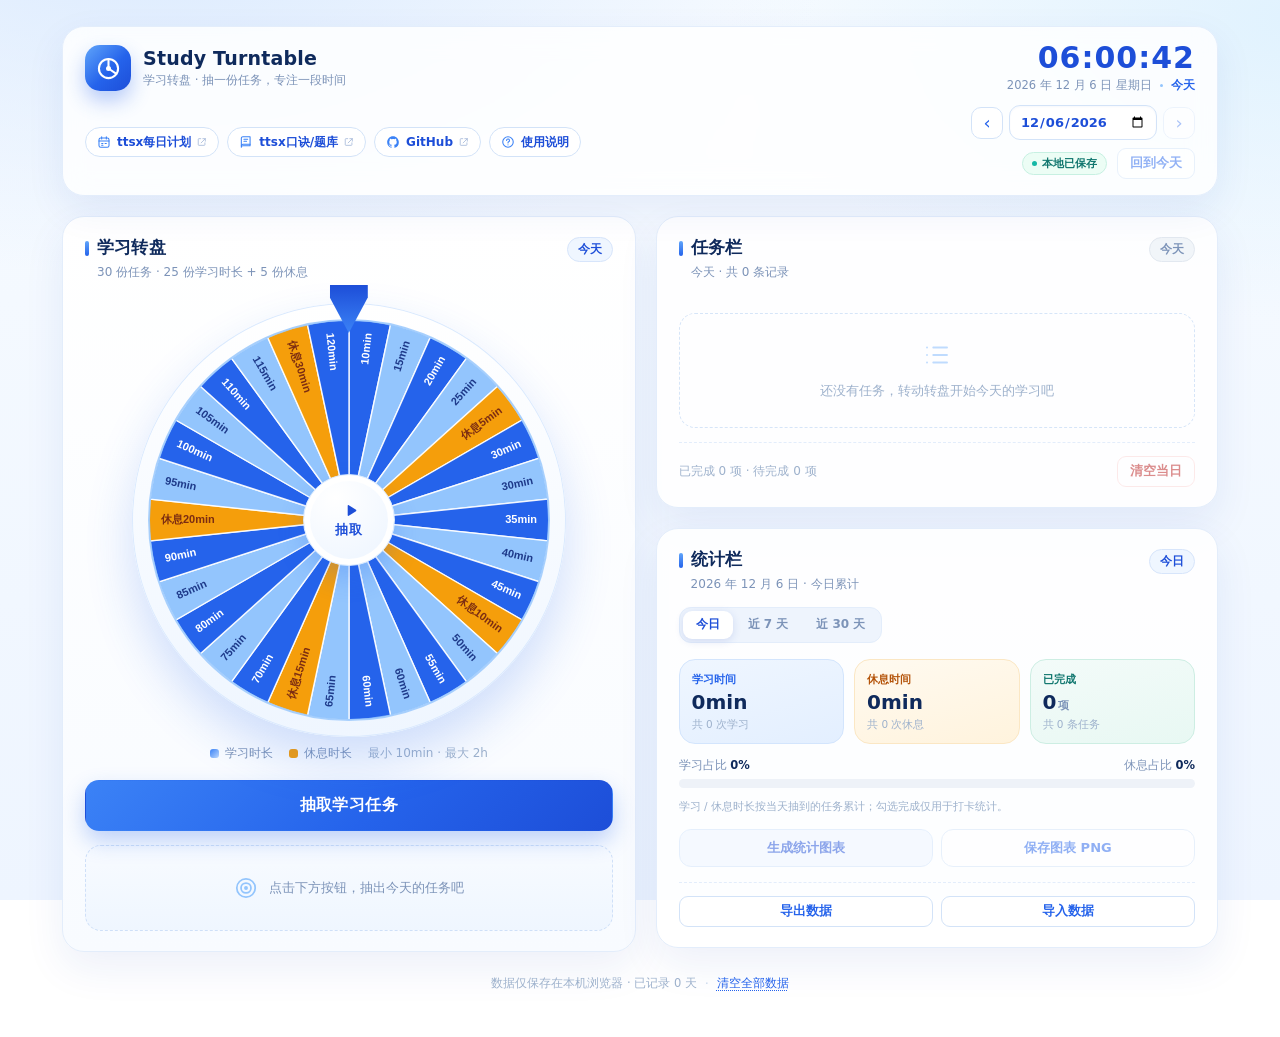
==== commit 0f840070: "增加说明书" ====
--- a/index.html
+++ b/index.html
@@ -303,6 +303,10 @@
           <span>点击「抽取学习任务」或转盘中心的「抽取」，转盘停止后抽到的时长会自动记入任务栏。</span>
         </li>
         <li>
+          <b>友情链接</b>
+          <span>顶栏“ttsx每日计划”与“ttsx口诀/题库”均为第三方链接，非本发布者创建，仅为方便使用</span>
+        </li>
+        <li>
           <b>计时规则</b>
           <span>抽到学习任务，必须等倒计时结束才能再抽；抽到休息任务，可以随时点「跳过休息」抽下一轮。</span>
         </li>
@@ -333,4 +337,4 @@
   <script src="js/charts.js"></script>
   <script src="js/app.js"></script>
 </body>
-</html>+</html>
